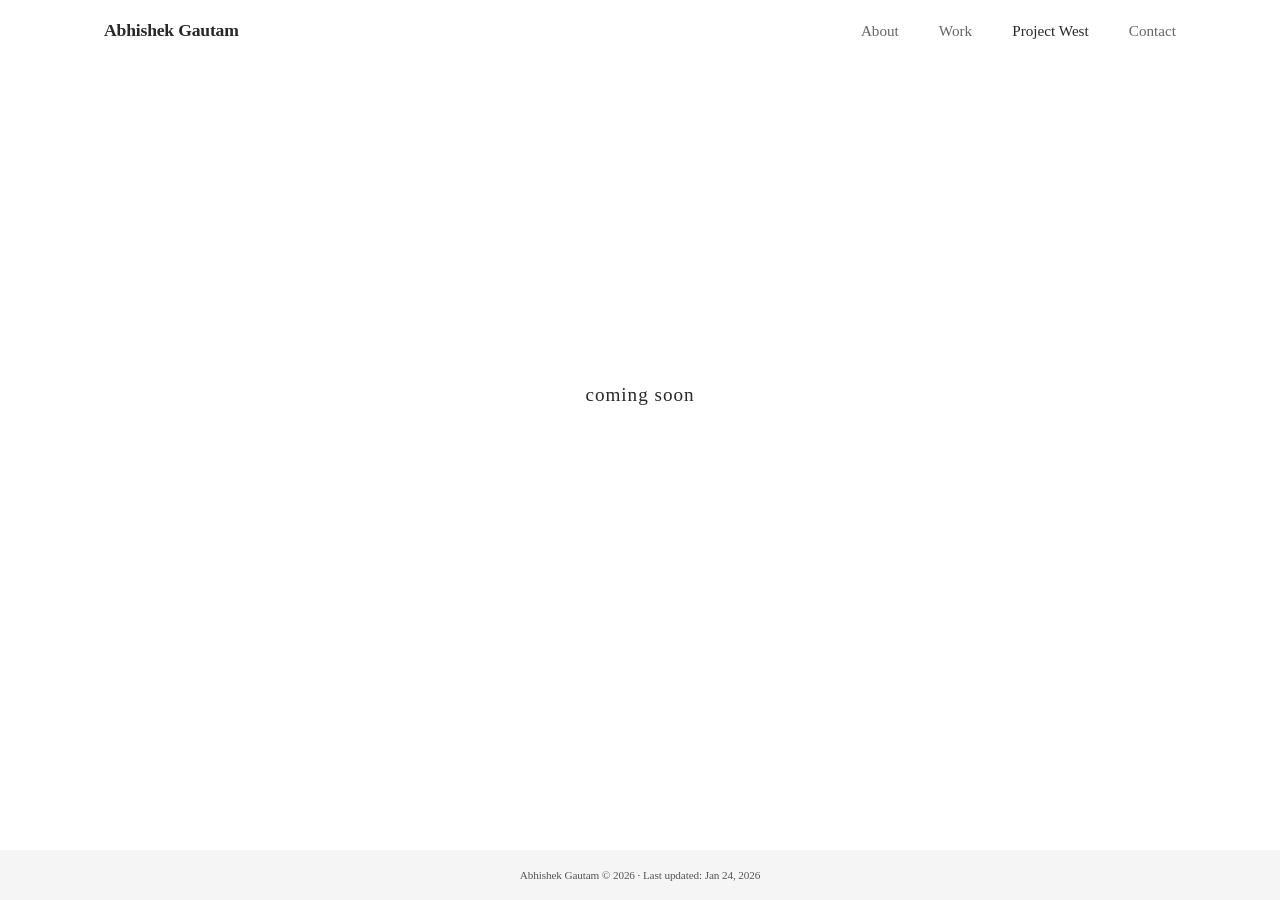
==== project-west.html @ 79d09235 "UI and project west update" ====
<!DOCTYPE html>
<html lang="en">

<head>
    <meta charset="UTF-8" />
    <meta name="viewport" content="width=device-width, initial-scale=1.0" />
    <title>Project West | Abhishek Gautam</title>
    <link rel="stylesheet" href="style.css?v=4" />
    <link href="https://fonts.googleapis.com/css2?family=Inter:wght@300;400;500;600&display=swap" rel="stylesheet">
</head>

<body>
    <nav class="nav">
        <div class="nav-left">
            <a href="index.html" class="logo">Abhishek Gautam</a>
        </div>
        <ul class="nav-right">
            <li><a href="index.html">About</a></li>
            <li><a href="work.html">Work</a></li>
            <li><a href="project-west.html" class="active">Project West</a></li>
            <li><a href="index.html#contact">Contact</a></li>
        </ul>
    </nav>

    <main class="container full-height-center">
        <div class="coming-soon">
            <p>coming soon</p>
        </div>
    </main>

    <footer class="sticky-footer">
        <p>Abhishek Gautam &copy; 2026 &middot; Last updated: Jan 24, 2026</p>
    </footer>
</body>

</html>
---- style.css ----
:root {
  --bg-color: #ffffff;
  --text-color: #282828;
  --secondary-text: #666666;
  --link-color: #282828;
  --border-color: #eeeeee;
  --accent-color: #000000;
  --font-main: 'Iowan Old Style BT', Georgia, serif;
  --spacing-unit: 1.5rem;
  --max-width: 800px;
}

html {
  overflow-y: scroll;
}

* {
  box-sizing: border-box;
}

body {
  font-family: var(--font-main);
  background-color: var(--bg-color);
  color: var(--text-color);
  margin: 0;
  padding: 0;
  font-size: 17px;
  line-height: 1.65;
  -webkit-font-smoothing: antialiased;
  -moz-osx-font-smoothing: grayscale;
}

a {
  color: var(--link-color);
  text-decoration: none;
  transition: opacity 0.2s ease;
}

a:hover {
  opacity: 0.6;
}

/* Navigation */
.nav {
  display: flex;
  justify-content: space-between;
  align-items: center;
  padding: 1rem 5%;
  max-width: 1200px;
  margin: 0 auto;
  position: sticky;
  top: 0;
  z-index: 1000;
  background-color: var(--bg-color);
}

.logo {
  font-weight: 600;
  font-size: 1.1rem;
  letter-spacing: -0.01em;
  color: var(--text-color);
}

.nav-right {
  list-style: none;
  display: flex;
  gap: 2.5rem;
  margin: 0;
  padding: 0;
}

.nav-right a {
  font-size: 0.95rem;
  font-weight: 400;
  color: var(--secondary-text);
}

.nav-right a.active,
.nav-right a:hover {
  color: var(--text-color);
}

/* Layout */
.container {
  max-width: var(--max-width);
  margin: 0 auto;
  padding: 4rem 1.5rem 6rem;
  /* Added bottom padding for sticky footer space */
  min-height: 50vh;
}

/* Centered Layout Logic */
.centered-layout {
  text-align: center;
  max-width: var(--max-width);
  margin: 0 auto;
}

.text-center {
  text-align: center;
}

.section-block {
  margin-bottom: 6rem;
}

h1,
h2,
h3 {
  font-weight: 500;
  letter-spacing: -0.02em;
  margin-top: 0;
  color: var(--text-color);
}

h1 {
  font-size: 2.5rem;
  line-height: 1.2;
  margin-bottom: 0rem;
  font-weight: 500;
  text-align: center;
}

h2 {
  font-size: 1.4rem;
  margin-bottom: 2rem;
  border-bottom: 1px solid var(--border-color);
  padding-bottom: 0.5rem;
}

h3 {
  font-size: 1.15rem;
  margin-bottom: 0.5rem;
  font-weight: 600;
}

/* Intro Section */
.intro {
  margin-bottom: 6rem;
  overflow: hidden;
  /* Clear floats */
}

.intro-text {
  margin-bottom: 0;
  text-align: center;
}

.bio p {
  margin-bottom: 1.2rem;
  font-size: 1.1rem;
  color: var(--text-color);
  text-align: left;
}

.role {
  font-size: 0.9rem;
  color: var(--secondary-text);
  margin-bottom: 2rem;
  text-align: center;
  margin-top: 0;
}

.intro-image-wrapper {
  float: right;
  width: 45%;
  max-width: 300px;
  margin-left: 2.5rem;
  margin-bottom: 1rem;
  margin-top: 0.5rem;
}

.profile-img {
  width: 100%;
  height: auto;
  object-fit: cover;
  border-radius: 5px;
  filter: grayscale(100%);
  display: block;
  box-shadow: 0 0 10px rgba(0, 0, 0, 0.1);
}

/* Work List (Vertical Layout) */
.work-list {
  display: flex;
  flex-direction: column;
  gap: 1rem;
  max-width: 800px;
  /* Match achievements width */
  margin: 0 auto;
}

.project-item {
  display: flex;
  flex-direction: row;
  justify-content: space-between;
  align-items: baseline;
  text-align: left;
}

.project-content {
  flex: 1;
  padding-right: 2rem;
}

/* Adjust headings inside project content */
.project-item h3 {
  font-size: 1.1rem;
  font-weight: 600;
  margin-bottom: 0rem;
  color: var(--text-color);
}

.project-item p {
  color: var(--secondary-text);
  margin-bottom: 0.5rem;
  font-size: 0.8rem;
  /* Removed max-width centering logic */
}

/* Links column */
.project-links {
  flex-shrink: 0;
  text-align: right;
}

.arrow-link {
  font-size: 0.95rem;
  color: var(--text-color);
  border-bottom: 1px solid transparent;
  display: inline-block;
}

.arrow-link:hover {
  border-bottom: 1px solid currentColor;
}

/* Mobile Responsive Work List */
@media (max-width: 768px) {
  .project-item {
    flex-direction: column;
  }

  .project-links {
    text-align: left;
    margin-top: 0.5rem;
  }

  .project-content {
    padding-right: 0;
  }
}

/* Achievements List */
.achievement-list {
  display: flex;
  flex-direction: column;
  gap: 1rem;
  max-width: 800px;
  margin: 0 auto;
}

.achievement-item {
  display: flex;
  flex-direction: row;
  align-items: baseline;
  text-align: left;
  border-bottom: none;
  padding: 0;
}

.achievement-date {
  flex: 0 0 140px;
  color: var(--secondary-text);
  font-size: 0.95rem;
  font-weight: 400;
}

.achievement-content {
  flex: 1;
  display: flex;
  flex-direction: column;
}

.achievement-title {
  font-weight: 600;
  font-size: 1.1rem;
  color: var(--text-color);
  margin-bottom: 0.25rem;
  line-height: 1.4;
}

.achievement-subtitle {
  color: var(--secondary-text);
  font-size: 0.8rem;
  line-height: 1.4;
}

/* Mobile Responsive Adjustments */
@media (max-width: 768px) {
  .achievement-item {
    flex-direction: column;
    align-items: flex-start;
  }

  .achievement-date {
    margin-bottom: 0.25rem;
    font-size: 0.9rem;
    opacity: 0.8;
  }
}


/* Contact */
.contact-links {
  display: flex;
  justify-content: center;
  gap: 2rem;
  flex-wrap: wrap;
}

.contact-links a {
  font-size: 1rem;
  border-bottom: 1px solid transparent;
}

.contact-links a:hover {
  border-bottom: 1px solid currentColor;
}

/* Sticky Footer (Restored from Original) */
.sticky-footer {
  position: fixed;
  bottom: 0;
  left: 0;
  width: 100%;
  background: #f5f5f5;
  border-top: 0px solid #ccc;
  text-align: center;
  padding: 0.3rem 0;
  font-size: 0.7rem;
  letter-spacing: -0.01em;
  color: #555;
  z-index: 999;
}

/* Project West / Coming Soon */
.full-height-center {
  min-height: calc(100vh - 200px);
  display: flex;
  justify-content: center;
  align-items: center;
}

.coming-soon {
  text-align: center;
}

.coming-soon p {
  font-size: 1.2rem;
  color: var(--text-color);
  letter-spacing: 0.05em;
  font-weight: 400;
}

.kaggle-section {
  margin-top: 2rem;
  color: var(--secondary-text);
}

.kaggle-section a {
  text-decoration: underline;
}

/* Mobile Responsive */
@media (max-width: 768px) {
  .nav {
    flex-direction: column;
    gap: 1.5rem;
    align-items: center;
  }

  .nav-right {
    gap: 1.5rem;
    flex-wrap: wrap;
    justify-content: center;
  }

  h1 {
    font-size: 2rem;
    text-align: center;
  }

  .container {
    padding-top: 2rem;
  }

  /* Mobile: Stack and Center */
  .intro {
    text-align: center;
  }

  .intro-text {
    text-align: center;
  }

  .bio p {
    text-align: center;
  }

  .role {
    text-align: center;
  }

  .intro-image-wrapper {
    float: none;
    width: 100%;
    max-width: 300px;
    margin: 2rem auto;
    display: block;
  }

  .profile-img {
    width: 100%;
  }
}
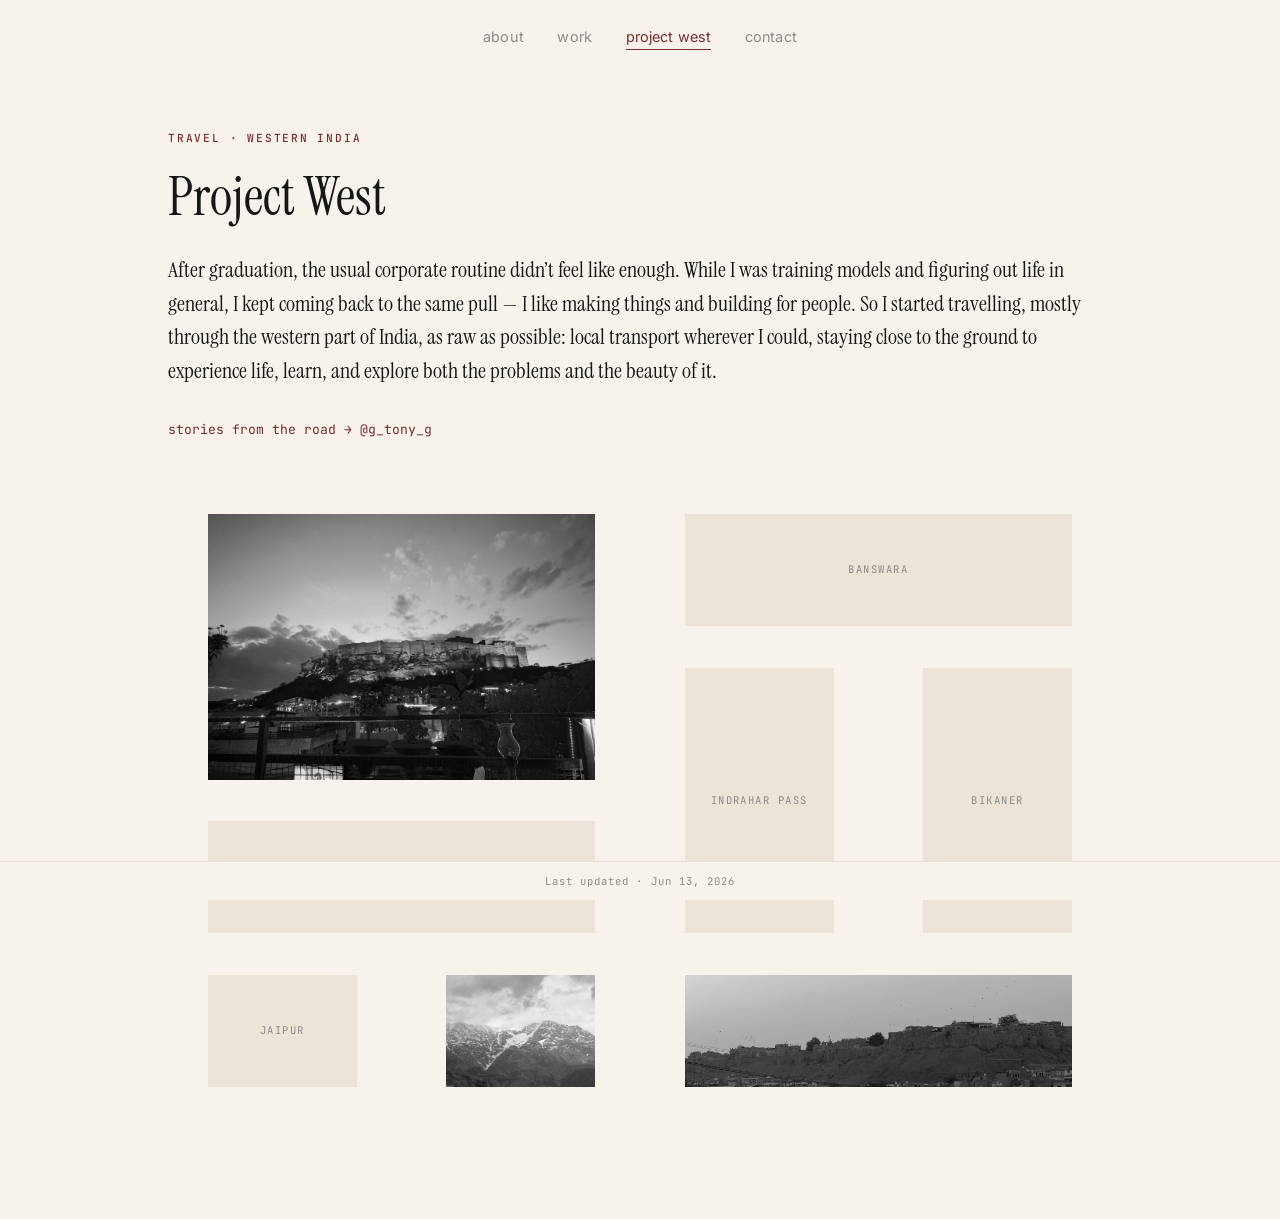
==== commit 1ab0e21b: "added project west + resume" ====
--- a/project-west.html
+++ b/project-west.html
@@ -4,33 +4,105 @@
 <head>
     <meta charset="UTF-8" />
     <meta name="viewport" content="width=device-width, initial-scale=1.0" />
-    <title>Project West | Abhishek Gautam</title>
-    <link rel="stylesheet" href="style.css?v=4" />
-    <link href="https://fonts.googleapis.com/css2?family=Inter:wght@300;400;500;600&display=swap" rel="stylesheet">
+    <title>Project West &middot; Abhishek Gautam</title>
+    <link rel="stylesheet" href="style.css?v=7" />
+    <link rel="preconnect" href="https://fonts.googleapis.com">
+    <link rel="preconnect" href="https://fonts.gstatic.com" crossorigin>
+    <link
+        href="https://fonts.googleapis.com/css2?family=Inter:wght@400;500;600&family=Instrument+Serif:ital@0;1&family=JetBrains+Mono:wght@400;500&display=swap"
+        rel="stylesheet">
 </head>
 
-<body>
+<body class="theme-west">
     <nav class="nav">
-        <div class="nav-left">
-            <a href="index.html" class="logo">Abhishek Gautam</a>
-        </div>
-        <ul class="nav-right">
-            <li><a href="index.html">About</a></li>
-            <li><a href="work.html">Work</a></li>
-            <li><a href="project-west.html" class="active">Project West</a></li>
-            <li><a href="index.html#contact">Contact</a></li>
+        <ul class="tabs">
+            <li><a href="index.html" class="tab">about</a></li>
+            <li><a href="work.html" class="tab">work</a></li>
+            <li><a href="project-west.html" class="tab is-active">project west</a></li>
+            <li><a href="index.html#contact" class="tab">contact</a></li>
         </ul>
     </nav>
 
-    <main class="container full-height-center">
-        <div class="coming-soon">
-            <p>coming soon</p>
+    <main class="wrap wrap--wide">
+        <p class="eyebrow">Travel &middot; Western India</p>
+        <h1 class="west-title">Project West</h1>
+
+        <div class="west-hero">
+            <div class="west-intro">
+                <p>After graduation, the usual corporate routine didn&rsquo;t feel like enough. While I was training
+                    models and figuring out life in general, I kept coming back to the same pull &mdash; I like making
+                    things and building for people. So I started travelling, mostly through the western part of India,
+                    as raw as possible: local transport wherever I could, staying close to the ground to experience
+                    life, learn, and explore both the problems and the beauty of it.</p>
+                <a class="insta link" href="https://www.instagram.com/g_tony_g/" target="_blank" rel="noopener">stories
+                    from the road &rarr; @g_tony_g</a>
+            </div>
+        </div>
+
+        <!-- COLLAGE
+         Name each photo by its city and put it in /photos, e.g. jaipur.jpg
+         Then set that figure's <img src> to "photos/jaipur.jpg".
+         The city name is read from the filename and shown (in serif italic)
+         when you hover the photo. To override the label, add data-city="..."
+         on the <figure>. Tile sizes: big = 2x2, tall = 1x2, wide = 2x1. -->
+        <div class="collage">
+            <figure class="frame big"><span class="ph"></span><img src="photos/jodhpur.jpg" alt="" loading="lazy">
+                <figcaption></figcaption>
+            </figure>
+            <figure class="frame wide"><span class="ph"></span><img src="photos/banswara.jpg" alt="" loading="lazy">
+                <figcaption></figcaption>
+            </figure>
+            <figure class="frame tall"><span class="ph"></span><img src="photos/indrahar pass.jpg" alt="" loading="lazy">
+                <figcaption></figcaption>
+            </figure>
+            <figure class="frame tall"><span class="ph"></span><img src="photos/bikaner.jpg" alt="" loading="lazy">
+                <figcaption></figcaption>
+            </figure>
+            <figure class="frame wide"><span class="ph"></span><img src="photos/devprayag.jpg" alt="" loading="lazy">
+                <figcaption></figcaption>
+            </figure>
+            <figure class="frame"><span class="ph"></span><img src="photos/jaipur.JPG" alt="" loading="lazy">
+                <figcaption></figcaption>
+            </figure>
+            <figure class="frame"><span class="ph"></span><img src="photos/Triund.JPG" alt="" loading="lazy">
+                <figcaption></figcaption>
+            </figure>
+            <figure class="frame wide"><span class="ph"></span><img src="photos/jaisalmer.JPG" alt="" loading="lazy">
+                <figcaption></figcaption>
+            </figure>
         </div>
     </main>
 
-    <footer class="sticky-footer">
-        <p>Abhishek Gautam &copy; 2026 &middot; Last updated: Jan 24, 2026</p>
-    </footer>
+    <footer class="footer">Last updated &middot; Jun 13, 2026</footer>
+
+    <script>
+        // Read the city name from each photo's filename (or a data-city override),
+        // show it on hover, and fall back to a clean placeholder when the file is missing.
+        (function () {
+            function toCity(src) {
+                if (!src) return '';
+                var small = { of: 1, the: 1, and: 1, on: 1, in: 1, at: 1, by: 1, to: 1, da: 1, de: 1 };
+                var base = src.split('/').pop().split('?')[0].replace(/\.(jpe?g|png|webp|gif|avif)$/i, '');
+                return base.replace(/[-_]+/g, ' ').trim().split(/\s+/).map(function (w, i) {
+                    var lw = w.toLowerCase();
+                    if (i > 0 && small[lw]) return lw;
+                    return lw.charAt(0).toUpperCase() + lw.slice(1);
+                }).join(' ');
+            }
+            document.querySelectorAll('.collage .frame').forEach(function (f) {
+                var img = f.querySelector('img');
+                var cap = f.querySelector('figcaption');
+                var ph = f.querySelector('.ph');
+                var name = f.getAttribute('data-city') || toCity(img && img.getAttribute('src'));
+                if (cap) cap.textContent = name;
+                if (ph) ph.textContent = name;
+                if (!img) return;
+                if (img.complete && img.naturalWidth > 0) f.classList.add('has-image');
+                img.addEventListener('load', function () { f.classList.add('has-image'); f.classList.remove('is-empty'); });
+                img.addEventListener('error', function () { f.classList.add('is-empty'); f.classList.remove('has-image'); });
+            });
+        })();
+    </script>
 </body>
 
 </html>
--- a/style.css
+++ b/style.css
@@ -1,426 +1,705 @@
+/* =========================================================
+   Abhishek Gautam — portfolio
+   Monochrome · minimal · editorial
+   Palette: white / black / grey (Project West adds a dark red accent)
+   ========================================================= */
+
 :root {
-  --bg-color: #ffffff;
-  --text-color: #282828;
-  --secondary-text: #666666;
-  --link-color: #282828;
-  --border-color: #eeeeee;
-  --accent-color: #000000;
-  --font-main: 'Iowan Old Style BT', Georgia, serif;
-  --spacing-unit: 1.5rem;
-  --max-width: 800px;
-}
-
-html {
-  overflow-y: scroll;
+  /* palette — monochrome */
+  --paper: #ffffff;
+  --ink: #161616;
+  /* primary text */
+  --ink-2: #595959;
+  /* secondary grey */
+  --ink-3: #8c8c8c;
+  /* muted grey */
+  --line: #e7e7e7;
+  /* hairline */
+  --line-soft: #f1f1f1;
+  /* faint hairline */
+  --field: #f3f3f3;
+  /* photo placeholder grey */
+
+  /* accent: default = ink; Project West overrides to dark red */
+  --accent: #161616;
+  --rust: #7a2e2e;
+  /* dark, low-strain red */
+
+  /* type */
+  --serif: "Instrument Serif", Georgia, serif;
+  --sans: "Inter", -apple-system, BlinkMacSystemFont, "Segoe UI", sans-serif;
+  --mono: "JetBrains Mono", ui-monospace, SFMono-Regular, Menlo, monospace;
+
+  /* motion */
+  --ease-out: cubic-bezier(.23, 1, .32, 1);
+
+  /* layout */
+  --measure: 38rem;
+  /* reading column */
+  --wide: 62rem;
+  /* collage column */
+  --pad: 1.5rem;
+}
+
+/* Project West scope — warm sunlit background + dark red accent */
+.theme-west {
+  --paper: #f7f3ec;
+  /* warm ivory */
+  --field: #ece4d7;
+  /* warm placeholder grey */
+  --line: #e2d9c9;
+  --line-soft: #e9e1d3;
+  --accent: var(--rust);
 }
 
 * {
   box-sizing: border-box;
 }
 
+html {
+  -webkit-text-size-adjust: 100%;
+  scroll-behavior: smooth;
+}
+
 body {
-  font-family: var(--font-main);
-  background-color: var(--bg-color);
-  color: var(--text-color);
+  margin: 0;
+  background: var(--paper);
+  color: var(--ink);
+  font-family: var(--sans);
+  font-size: 16px;
+  line-height: 1.6;
+  padding-bottom: 3.25rem;
+  /* room for fixed footer */
+  -webkit-font-smoothing: antialiased;
+  -moz-osx-font-smoothing: grayscale;
+}
+
+a {
+  color: inherit;
+  text-decoration: none;
+}
+
+::selection {
+  background: var(--accent);
+  color: var(--paper);
+}
+
+/* ---------------- navigation (centered tabs) ---------------- */
+/* smooth page-to-page transitions; the active underline glides between tabs */
+@view-transition {
+  navigation: auto;
+}
+
+::view-transition-old(root),
+::view-transition-new(root) {
+  animation-duration: 160ms;
+}
+
+::view-transition-group(nav-underline) {
+  animation-duration: 300ms;
+  animation-timing-function: var(--ease-out);
+}
+
+@media (prefers-reduced-motion: reduce) {
+
+  ::view-transition-group(*),
+  ::view-transition-old(*),
+  ::view-transition-new(*) {
+    animation: none !important;
+  }
+}
+
+.nav {
+  position: sticky;
+  top: 0;
+  z-index: 50;
+  display: flex;
+  justify-content: center;
+  background: var(--paper);
+  padding: 1.5rem 1rem;
+}
+
+.tabs {
+  list-style: none;
   margin: 0;
   padding: 0;
-  font-size: 17px;
-  line-height: 1.65;
-  -webkit-font-smoothing: antialiased;
-  -moz-osx-font-smoothing: grayscale;
-}
-
-a {
-  color: var(--link-color);
-  text-decoration: none;
-  transition: opacity 0.2s ease;
-}
-
-a:hover {
-  opacity: 0.6;
-}
-
-/* Navigation */
-.nav {
+  display: flex;
+  gap: 2.1rem;
+  flex-wrap: wrap;
+  justify-content: center;
+}
+
+.tab {
+  position: relative;
+  font-size: .9rem;
+  font-weight: 400;
+  color: var(--ink-3);
+  letter-spacing: .01em;
+  padding-bottom: 2px;
+  transition: color 180ms ease;
+}
+
+.tab::after {
+  content: "";
+  position: absolute;
+  left: 0;
+  right: 0;
+  bottom: -3px;
+  height: 1px;
+  background: currentColor;
+  transform: scaleX(0);
+  transform-origin: center;
+  transition: transform 220ms var(--ease-out);
+}
+
+.tab.is-active {
+  color: var(--accent);
+}
+
+.tab.is-active::after {
+  transform: scaleX(1);
+  background: var(--accent);
+  view-transition-name: nav-underline;
+}
+
+.tab:focus-visible {
+  outline: 2px solid var(--accent);
+  outline-offset: 5px;
+  border-radius: 2px;
+}
+
+@media (hover: hover) and (pointer: fine) {
+  .tab:hover {
+    color: var(--accent);
+  }
+
+  .tab:hover::after {
+    transform: scaleX(1);
+  }
+}
+
+/* ---------------- layout shells ---------------- */
+.wrap {
+  max-width: var(--measure);
+  margin: 0 auto;
+  padding: 3.5rem var(--pad) 4rem;
+}
+
+.wrap--wide {
+  max-width: var(--wide);
+}
+
+@media (prefers-reduced-motion: no-preference) {
+  .wrap {
+    animation: rise .55s var(--ease-out) both;
+  }
+
+  @keyframes rise {
+    from {
+      opacity: 0;
+      transform: translateY(10px);
+    }
+
+    to {
+      opacity: 1;
+      transform: none;
+    }
+  }
+}
+
+/* ---------------- eyebrow label ---------------- */
+.eyebrow {
+  font-family: var(--mono);
+  font-size: .7rem;
+  font-weight: 500;
+  letter-spacing: .16em;
+  text-transform: uppercase;
+  color: var(--ink-3);
+  margin: 0 0 1.4rem;
+}
+
+.theme-west .eyebrow {
+  color: var(--accent);
+}
+
+/* ---------------- hero / about ---------------- */
+.hero {
+  margin-bottom: 3.2rem;
+  text-align: center;
+}
+
+.name {
+  font-family: var(--serif);
+  font-weight: 400;
+  font-size: clamp(2.9rem, 8vw, 4.25rem);
+  line-height: .98;
+  letter-spacing: .005em;
+  margin: 0;
+}
+
+.tagline {
+  font-family: var(--mono);
+  font-size: .7rem;
+  font-weight: 500;
+  letter-spacing: .18em;
+  text-transform: uppercase;
+  color: var(--ink-3);
+  margin: 1.1rem 0 0;
+}
+
+.bio {
+  max-width: 33rem;
+  margin: 1.5rem auto 0;
+  font-size: 1rem;
+  line-height: 1.6;
+  color: var(--ink-2);
+}
+
+.resume {
+  text-align: center;
+  margin: 1.3rem 0 0;
+}
+
+.resume a {
+  font-family: var(--mono);
+  font-size: .64rem;
+  font-weight: 500;
+  letter-spacing: .2em;
+  text-transform: uppercase;
+  color: var(--ink-3);
+  border-bottom: 1px solid transparent;
+  padding-bottom: 1px;
+  transition: color 180ms ease, border-color 180ms ease;
+}
+
+.resume a:hover {
+  color: var(--accent);
+  border-color: var(--accent);
+}
+
+.facts {
+  display: flex;
+  flex-direction: column;
+  gap: 1rem;
+  margin-bottom: 4rem;
+}
+
+.fact {
+  display: grid;
+  grid-template-columns: 7.5rem 1fr;
+  gap: 1rem;
+  align-items: baseline;
+}
+
+.fact-key {
+  font-family: var(--mono);
+  font-size: .7rem;
+  letter-spacing: .14em;
+  text-transform: uppercase;
+  color: var(--ink-3);
+  padding-top: .15rem;
+}
+
+.fact-val {
+  font-size: 1rem;
+  color: var(--ink);
+}
+
+.fact-val a {
+  border-bottom: 1px solid var(--line);
+  transition: border-color 180ms ease, color 180ms ease;
+}
+
+.fact-val a:hover {
+  border-color: var(--accent);
+  color: var(--accent);
+}
+
+/* ---------------- section heading ---------------- */
+.section {
+  margin-bottom: 4rem;
+}
+
+.section--center {
+  text-align: center;
+}
+
+.section--center .links {
+  justify-content: center;
+}
+
+/* ---------------- achievements ---------------- */
+.awards {
+  display: flex;
+  flex-direction: column;
+}
+
+.award {
   display: flex;
   justify-content: space-between;
-  align-items: center;
-  padding: 1rem 5%;
-  max-width: 1200px;
-  margin: 0 auto;
-  position: sticky;
-  top: 0;
-  z-index: 1000;
-  background-color: var(--bg-color);
-}
-
-.logo {
-  font-weight: 600;
-  font-size: 1.1rem;
-  letter-spacing: -0.01em;
-  color: var(--text-color);
-}
-
-.nav-right {
+  align-items: baseline;
+  gap: 1.5rem;
+  padding: .5rem 0;
+  border-top: 1px solid var(--line-soft);
+}
+
+.award:last-child {
+  border-bottom: 1px solid var(--line-soft);
+}
+
+.award-name {
+  font-size: .85rem;
+  color: var(--ink-2);
+}
+
+.award-year {
+  font-family: var(--mono);
+  font-size: .7rem;
+  color: var(--ink-3);
+  flex-shrink: 0;
+}
+
+/* ---------------- contact links ---------------- */
+.links {
+  display: flex;
+  flex-wrap: wrap;
+  gap: 1.3rem 1.8rem;
+}
+
+.link {
+  position: relative;
+  font-size: .98rem;
+  color: var(--ink-2);
+  transition: color 180ms ease;
+}
+
+.link::after {
+  content: "";
+  position: absolute;
+  left: 0;
+  right: 0;
+  bottom: -2px;
+  height: 1px;
+  background: currentColor;
+  transform: scaleX(0);
+  transform-origin: left;
+  transition: transform 200ms var(--ease-out);
+}
+
+@media (hover: hover) {
+  .link:hover {
+    color: var(--accent);
+  }
+
+  .link:hover::after {
+    transform: scaleX(1);
+  }
+}
+
+/* ---------------- work ---------------- */
+.group {
+  margin-bottom: 3rem;
+}
+
+.items {
   list-style: none;
-  display: flex;
-  gap: 2.5rem;
   margin: 0;
   padding: 0;
 }
 
-.nav-right a {
-  font-size: 0.95rem;
-  font-weight: 400;
-  color: var(--secondary-text);
-}
-
-.nav-right a.active,
-.nav-right a:hover {
-  color: var(--text-color);
-}
-
-/* Layout */
-.container {
-  max-width: var(--max-width);
-  margin: 0 auto;
-  padding: 4rem 1.5rem 6rem;
-  /* Added bottom padding for sticky footer space */
-  min-height: 50vh;
-}
-
-/* Centered Layout Logic */
-.centered-layout {
-  text-align: center;
-  max-width: var(--max-width);
-  margin: 0 auto;
-}
-
-.text-center {
-  text-align: center;
-}
-
-.section-block {
-  margin-bottom: 6rem;
-}
-
-h1,
-h2,
-h3 {
-  font-weight: 500;
-  letter-spacing: -0.02em;
-  margin-top: 0;
-  color: var(--text-color);
-}
-
-h1 {
-  font-size: 2.5rem;
-  line-height: 1.2;
-  margin-bottom: 0rem;
-  font-weight: 500;
-  text-align: center;
-}
-
-h2 {
-  font-size: 1.4rem;
-  margin-bottom: 2rem;
-  border-bottom: 1px solid var(--border-color);
-  padding-bottom: 0.5rem;
-}
-
-h3 {
-  font-size: 1.15rem;
-  margin-bottom: 0.5rem;
-  font-weight: 600;
-}
-
-/* Intro Section */
-.intro {
-  margin-bottom: 6rem;
-  overflow: hidden;
-  /* Clear floats */
-}
-
-.intro-text {
-  margin-bottom: 0;
-  text-align: center;
-}
-
-.bio p {
-  margin-bottom: 1.2rem;
-  font-size: 1.1rem;
-  color: var(--text-color);
-  text-align: left;
-}
-
-.role {
-  font-size: 0.9rem;
-  color: var(--secondary-text);
-  margin-bottom: 2rem;
-  text-align: center;
-  margin-top: 0;
-}
-
-.intro-image-wrapper {
-  float: right;
-  width: 45%;
-  max-width: 300px;
-  margin-left: 2.5rem;
-  margin-bottom: 1rem;
-  margin-top: 0.5rem;
-}
-
-.profile-img {
-  width: 100%;
-  height: auto;
-  object-fit: cover;
-  border-radius: 5px;
-  filter: grayscale(100%);
-  display: block;
-  box-shadow: 0 0 10px rgba(0, 0, 0, 0.1);
-}
-
-/* Work List (Vertical Layout) */
-.work-list {
-  display: flex;
-  flex-direction: column;
-  gap: 1rem;
-  max-width: 800px;
-  /* Match achievements width */
-  margin: 0 auto;
-}
-
-.project-item {
-  display: flex;
-  flex-direction: row;
+.item {
+  display: flex;
   justify-content: space-between;
   align-items: baseline;
-  text-align: left;
-}
-
-.project-content {
-  flex: 1;
-  padding-right: 2rem;
-}
-
-/* Adjust headings inside project content */
-.project-item h3 {
-  font-size: 1.1rem;
-  font-weight: 600;
-  margin-bottom: 0rem;
-  color: var(--text-color);
-}
-
-.project-item p {
-  color: var(--secondary-text);
-  margin-bottom: 0.5rem;
-  font-size: 0.8rem;
-  /* Removed max-width centering logic */
-}
-
-/* Links column */
-.project-links {
+  gap: 1.5rem;
+  padding: 1rem 0;
+  border-top: 1px solid var(--line-soft);
+}
+
+.items .item:last-child {
+  border-bottom: 1px solid var(--line-soft);
+}
+
+.item-title {
+  font-family: var(--serif);
+  font-size: 1.28rem;
+  font-weight: 400;
+  letter-spacing: .01em;
+  margin: 0 0 .25rem;
+}
+
+.item-desc {
+  font-size: .88rem;
+  color: var(--ink-2);
+  margin: 0;
+  max-width: 34rem;
+}
+
+.item-link {
+  font-family: var(--mono);
+  font-size: .76rem;
+  color: var(--ink-3);
   flex-shrink: 0;
-  text-align: right;
-}
-
-.arrow-link {
-  font-size: 0.95rem;
-  color: var(--text-color);
-  border-bottom: 1px solid transparent;
-  display: inline-block;
-}
-
-.arrow-link:hover {
-  border-bottom: 1px solid currentColor;
-}
-
-/* Mobile Responsive Work List */
-@media (max-width: 768px) {
-  .project-item {
+  white-space: nowrap;
+  transition: color 180ms ease;
+}
+
+@media (hover: hover) {
+  .item-link:hover {
+    color: var(--accent);
+  }
+}
+
+/* flagship item (jugnuu) */
+.item--lead {
+  padding: 1.4rem 0;
+}
+
+.item--lead .item-title {
+  font-family: var(--serif);
+  font-weight: 400;
+  font-size: 1.95rem;
+  margin-bottom: .25rem;
+}
+
+/* ---------------- project west ---------------- */
+.west-title {
+  font-family: var(--serif);
+  font-weight: 400;
+  font-size: clamp(2.4rem, 7vw, 3.4rem);
+  line-height: 1;
+  margin: 0 0 1.8rem;
+}
+
+.west-hero {
+  margin-bottom: 1rem;
+}
+
+.west-intro p {
+  font-family: var(--serif);
+  font-weight: 400;
+  font-size: 1.4rem;
+  line-height: 1.5;
+  color: var(--ink);
+  margin: 0 0 1.8rem;
+}
+
+.insta {
+  font-family: var(--mono);
+  font-size: .82rem;
+  color: var(--accent);
+}
+
+/* field log (right column) */
+.west-log {
+  justify-self: end;
+  max-width: 14rem;
+  display: flex;
+  flex-direction: column;
+  gap: 1.2rem;
+  padding-top: .5rem;
+}
+
+.log-k {
+  display: block;
+  margin-bottom: .25rem;
+  font-family: var(--mono);
+  font-size: .63rem;
+  font-weight: 500;
+  letter-spacing: .15em;
+  text-transform: uppercase;
+  color: var(--accent);
+}
+
+.log-v {
+  font-size: .92rem;
+  color: var(--ink);
+}
+
+/* collage */
+.collage {
+  margin-top: 3.5rem;
+  display: grid;
+  grid-template-columns: repeat(4, 1fr);
+  grid-auto-rows: 9rem;
+  grid-auto-flow: dense;
+  gap: .6rem;
+}
+
+.frame {
+  position: relative;
+  overflow: hidden;
+  background: var(--field);
+  grid-column: span 1;
+  grid-row: span 1;
+}
+
+.frame.big {
+  grid-column: span 2;
+  grid-row: span 2;
+}
+
+.frame.tall {
+  grid-row: span 2;
+}
+
+.frame.wide {
+  grid-column: span 2;
+}
+
+.frame .ph {
+  position: absolute;
+  inset: 0;
+  z-index: 0;
+  display: flex;
+  align-items: center;
+  justify-content: center;
+  font-family: var(--mono);
+  font-size: .66rem;
+  letter-spacing: .14em;
+  text-transform: uppercase;
+  color: var(--ink-3);
+}
+
+.frame.has-image .ph {
+  opacity: 0;
+}
+
+.frame img {
+  position: absolute;
+  inset: 0;
+  width: 100%;
+  height: 100%;
+  object-fit: cover;
+  filter: grayscale(100%);
+  z-index: 1;
+  transition: transform 500ms var(--ease-out), filter 450ms ease;
+}
+
+.frame.is-empty img {
+  display: none;
+}
+
+/* legibility scrim — only over real photos */
+.frame::after {
+  content: "";
+  position: absolute;
+  inset: 0;
+  z-index: 2;
+  pointer-events: none;
+  background: linear-gradient(to top, rgba(20, 12, 8, .5), rgba(20, 12, 8, 0) 55%);
+  opacity: 0;
+  transition: opacity 280ms ease;
+}
+
+.frame figcaption {
+  position: absolute;
+  left: 1rem;
+  right: 1rem;
+  bottom: .85rem;
+  z-index: 3;
+  font-family: var(--serif);
+  font-style: italic;
+  font-weight: 400;
+  font-size: 1.2rem;
+  line-height: 1.05;
+  color: #fff;
+  opacity: 0;
+  transform: translateY(6px);
+  pointer-events: none;
+  transition: opacity 280ms var(--ease-out), transform 280ms var(--ease-out);
+}
+
+.frame:not(.has-image) figcaption {
+  display: none;
+}
+
+@media (hover: hover) {
+  .frame.has-image:hover img {
+    transform: scale(1.05);
+    filter: grayscale(0%);
+  }
+
+  .frame.has-image:hover::after {
+    opacity: 1;
+  }
+
+  .frame.has-image:hover figcaption {
+    opacity: 1;
+    transform: none;
+  }
+}
+
+/* ---------------- footer ---------------- */
+.footer {
+  position: fixed;
+  left: 0;
+  bottom: 0;
+  width: 100%;
+  background: var(--paper);
+  border-top: 1px solid var(--line-soft);
+  text-align: center;
+  padding: .65rem 1rem;
+  font-family: var(--mono);
+  font-size: .66rem;
+  letter-spacing: .1em;
+  color: var(--ink-3);
+  z-index: 40;
+}
+
+/* ---------------- responsive ---------------- */
+@media (max-width: 680px) {
+  .fact {
+    grid-template-columns: 1fr;
+    gap: .15rem;
+  }
+
+  .fact-key {
+    padding-top: 0;
+  }
+
+  .item {
     flex-direction: column;
-  }
-
-  .project-links {
-    text-align: left;
-    margin-top: 0.5rem;
-  }
-
-  .project-content {
-    padding-right: 0;
-  }
-}
-
-/* Achievements List */
-.achievement-list {
-  display: flex;
-  flex-direction: column;
-  gap: 1rem;
-  max-width: 800px;
-  margin: 0 auto;
-}
-
-.achievement-item {
-  display: flex;
-  flex-direction: row;
-  align-items: baseline;
-  text-align: left;
-  border-bottom: none;
-  padding: 0;
-}
-
-.achievement-date {
-  flex: 0 0 140px;
-  color: var(--secondary-text);
-  font-size: 0.95rem;
-  font-weight: 400;
-}
-
-.achievement-content {
-  flex: 1;
-  display: flex;
-  flex-direction: column;
-}
-
-.achievement-title {
-  font-weight: 600;
-  font-size: 1.1rem;
-  color: var(--text-color);
-  margin-bottom: 0.25rem;
-  line-height: 1.4;
-}
-
-.achievement-subtitle {
-  color: var(--secondary-text);
-  font-size: 0.8rem;
-  line-height: 1.4;
-}
-
-/* Mobile Responsive Adjustments */
-@media (max-width: 768px) {
-  .achievement-item {
-    flex-direction: column;
-    align-items: flex-start;
-  }
-
-  .achievement-date {
-    margin-bottom: 0.25rem;
-    font-size: 0.9rem;
-    opacity: 0.8;
-  }
-}
-
-
-/* Contact */
-.contact-links {
-  display: flex;
-  justify-content: center;
-  gap: 2rem;
-  flex-wrap: wrap;
-}
-
-.contact-links a {
-  font-size: 1rem;
-  border-bottom: 1px solid transparent;
-}
-
-.contact-links a:hover {
-  border-bottom: 1px solid currentColor;
-}
-
-/* Sticky Footer (Restored from Original) */
-.sticky-footer {
-  position: fixed;
-  bottom: 0;
-  left: 0;
-  width: 100%;
-  background: #f5f5f5;
-  border-top: 0px solid #ccc;
-  text-align: center;
-  padding: 0.3rem 0;
-  font-size: 0.7rem;
-  letter-spacing: -0.01em;
-  color: #555;
-  z-index: 999;
-}
-
-/* Project West / Coming Soon */
-.full-height-center {
-  min-height: calc(100vh - 200px);
-  display: flex;
-  justify-content: center;
-  align-items: center;
-}
-
-.coming-soon {
-  text-align: center;
-}
-
-.coming-soon p {
-  font-size: 1.2rem;
-  color: var(--text-color);
-  letter-spacing: 0.05em;
-  font-weight: 400;
-}
-
-.kaggle-section {
-  margin-top: 2rem;
-  color: var(--secondary-text);
-}
-
-.kaggle-section a {
-  text-decoration: underline;
-}
-
-/* Mobile Responsive */
-@media (max-width: 768px) {
-  .nav {
-    flex-direction: column;
-    gap: 1.5rem;
-    align-items: center;
-  }
-
-  .nav-right {
-    gap: 1.5rem;
-    flex-wrap: wrap;
-    justify-content: center;
-  }
-
-  h1 {
-    font-size: 2rem;
-    text-align: center;
-  }
-
-  .container {
-    padding-top: 2rem;
-  }
-
-  /* Mobile: Stack and Center */
-  .intro {
-    text-align: center;
-  }
-
-  .intro-text {
-    text-align: center;
-  }
-
-  .bio p {
-    text-align: center;
-  }
-
-  .role {
-    text-align: center;
-  }
-
-  .intro-image-wrapper {
-    float: none;
-    width: 100%;
-    max-width: 300px;
-    margin: 2rem auto;
-    display: block;
-  }
-
-  .profile-img {
-    width: 100%;
+    gap: .55rem;
+  }
+
+  .award {
+    gap: 1rem;
+  }
+
+  .west-hero {
+    grid-template-columns: 1fr;
+    gap: 2rem;
+  }
+
+  .west-log {
+    justify-self: start;
+    padding-top: 0;
+  }
+
+  .collage {
+    grid-template-columns: repeat(2, 1fr);
+    grid-auto-rows: 8rem;
+  }
+
+  .frame.big {
+    grid-column: span 2;
+    grid-row: span 2;
+  }
+
+  .frame.wide {
+    grid-column: span 2;
+  }
+}
+
+@media (prefers-reduced-motion: reduce) {
+  html {
+    scroll-behavior: auto;
+  }
+
+  *,
+  *::after {
+    animation: none !important;
+    transition: none !important;
   }
 }
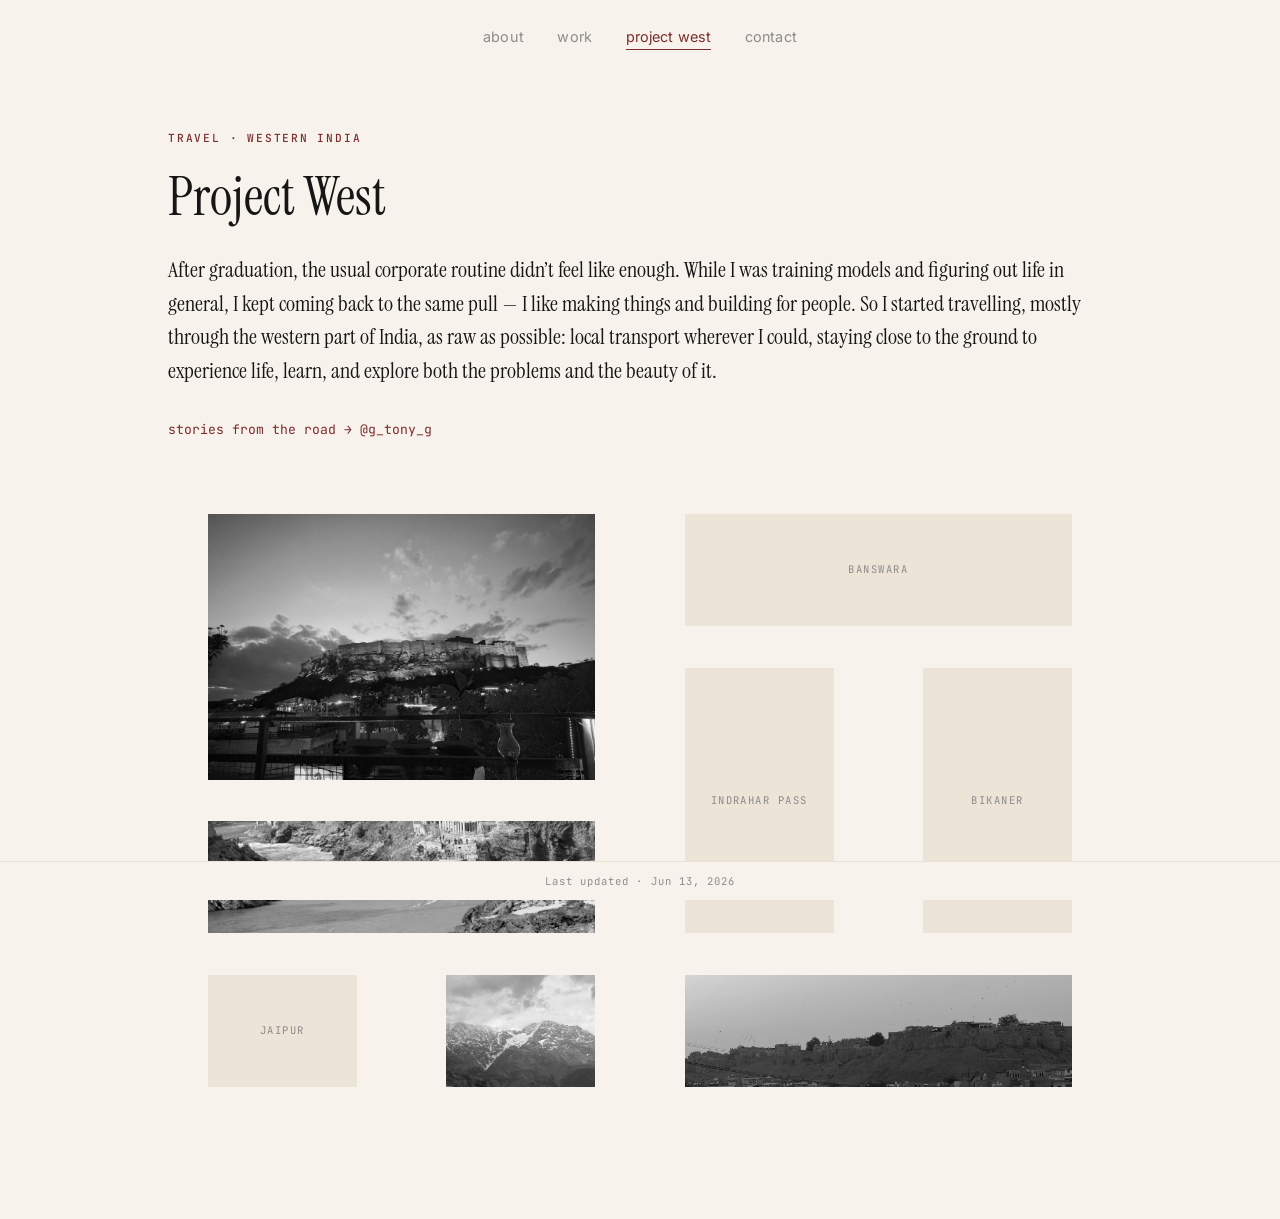
==== commit 94432827: "path correction" ====
--- a/project-west.html
+++ b/project-west.html
@@ -58,7 +58,7 @@
             <figure class="frame tall"><span class="ph"></span><img src="photos/bikaner.jpg" alt="" loading="lazy">
                 <figcaption></figcaption>
             </figure>
-            <figure class="frame wide"><span class="ph"></span><img src="photos/devprayag.jpg" alt="" loading="lazy">
+            <figure class="frame wide"><span class="ph"></span><img src="photos/devprayag.JPG" alt="" loading="lazy">
                 <figcaption></figcaption>
             </figure>
             <figure class="frame"><span class="ph"></span><img src="photos/jaipur.JPG" alt="" loading="lazy">
